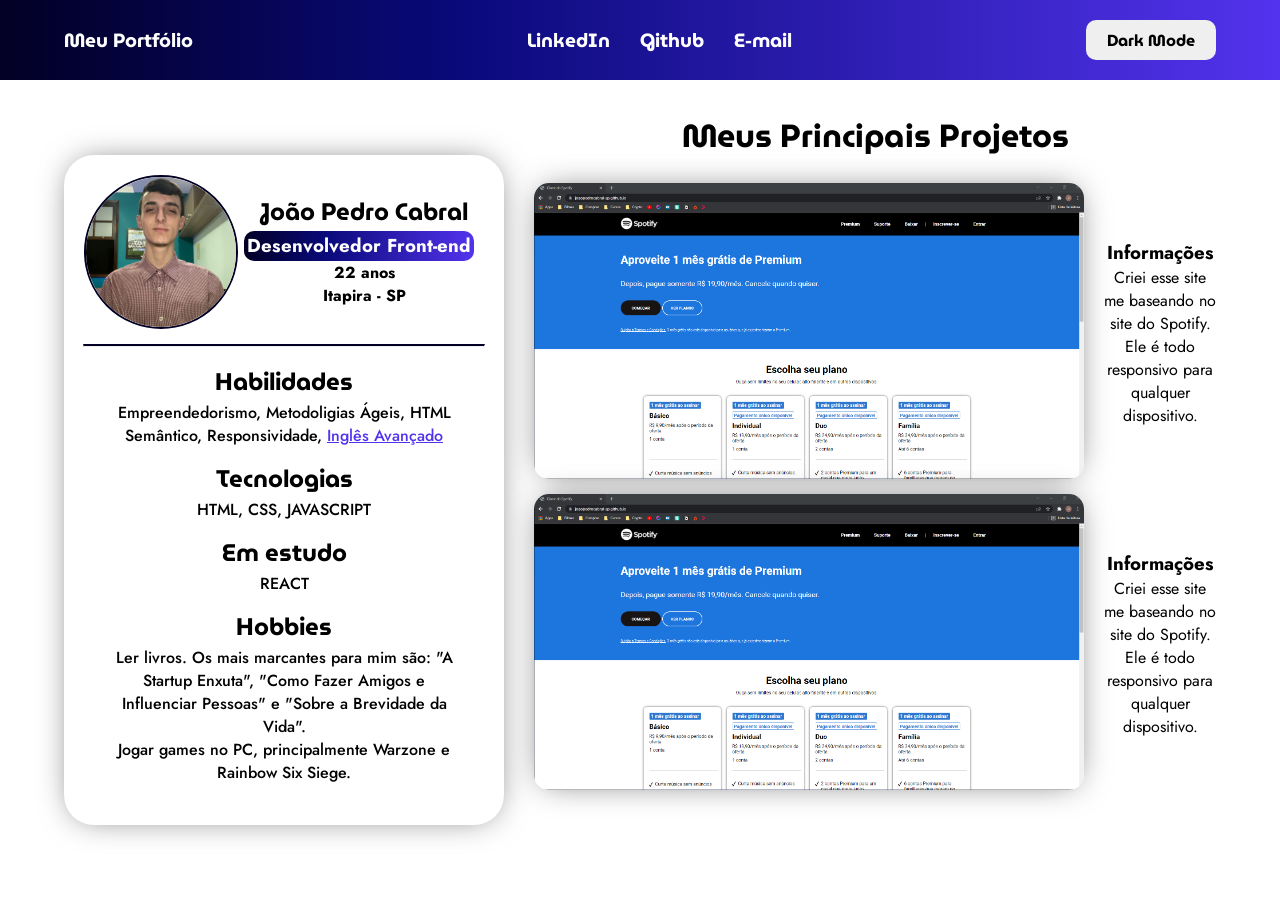
==== index.html @ 987cd153 "Colocando no ar meu repositorio" ====
<!DOCTYPE html>
<html lang="pt-br">
<head>
    <meta charset="UTF-8">
    <meta http-equiv="X-UA-Compatible" content="IE=edge">
    <meta name="viewport" content="width=device-width, initial-scale=1.0">
    <link rel="stylesheet" href="./meu-portfolio/style-css/style.css">

    <link rel="preconnect" href="https://fonts.googleapis.com">
    <link rel="preconnect" href="https://fonts.gstatic.com" crossorigin>
    <link href="https://fonts.googleapis.com/css2?family=Jost:wght@300;400;500&family=MuseoModerno:wght@300;400;500;700&display=swap" rel="stylesheet">

    <title>Meu portfólio</title>
</head>
<body onload="age()">
    <header>
        <nav id="nav">

            <a href="index.html" class="title">Meu Portfólio</a>

            <button class="btn-mobile" id="btnMobile">
                <img src="./meu-portfolio/images/icone-menu.png" alt="">
            </button>

            <ul>
                <li><a href="https://www.linkedin.com/in/joao-pedro-cabral-sp" target="_blank">LinkedIn</a></li>
                <li><a href="https://github.com/joaopedrocabral-sp" target="_blank">Github</a></li>
                <li><a href="mailto:jpdrcbrl@gmail.com" target="_blank">E-mail</a> </li>
            </ul>

            <button type="button">Dark Mode</button>

        </nav>
    </header>
    <main>
        <section class="center">
            <section class="curriculum">

                <div class="apresentation"> 
                    <img src="./meu-portfolio/images/foto-joao.jpg" alt="Fotografia do João, dono do site e do portfólio.">

                    <div class="apresentation-text">
                        <h2>João Pedro Cabral</h2>
                        <h3>Desenvolvedor Front-end</h3>
                        <h4 id="age">Anos</h4>
                        <h4>Itapira - SP</h4>
                    </div>
                </div>

                <hr>

                <div class="text-informations">
                    <div class="habilities">
                        <h2>Habilidades</h2>
                        <p>Empreendedorismo, Metodoligias Ágeis, HTML Semântico, Responsividade, <a href="https://www.efset.org/cert/rNuW2M" target="_blank">Inglês Avançado</a></p>
                       
                        
                    </div>
                    <div class="tecnologies">
                        <h2>Tecnologias</h2>
                        <p>HTML, CSS, JAVASCRIPT</p>
                    </div>
                    <div class="studying">
                        <h2>Em estudo</h2>
                        <p>REACT</p>
                    </div>
                    <div class="hobbies">
                        <h2>Hobbies</h2>
                        <p>Ler livros. Os mais marcantes para mim são: "A Startup Enxuta", "Como Fazer Amigos e Influenciar Pessoas" e "Sobre a Brevidade da Vida".</p>
                        <p>Jogar games no PC, principalmente Warzone e Rainbow Six Siege.</p>
                    </div>
                </div>
        
            </section>
            <section class="projects">
                <h2>Meus Principais Projetos</h2>
                <div class="itens">
                    <div class="clone-spotify">
                        <img src="./meu-portfolio/images/clone-spotify.png" alt="Imagem de um site feito por mim, onde me inspirei no site do Spotify.">
                        <div class="overlay">
                            <a href="./clone-spotify.html" target="_blank"><button>Ver Código</button></a>    
                            <a href="./clone-spotify.html" target="_blank"><button>Ver Página</button></a>
                        </div>
                    </div>
                    <div class="informations">
                        <h3>Informações</h3>
                        <p>Criei esse site me baseando no site do Spotify. Ele é todo responsivo para qualquer dispositivo.</p>
                    </div>
                </div>
                <div class="itens">
                    <div class="clone-spotify">
                        <img src="./meu-portfolio/images/clone-spotify.png" alt="Imagem de um site feito por mim, onde me inspirei no site do Spotify.">
                        <div class="overlay">
                            <a href="./clone-spotify.html" target="_blank"><button>Ver Código</button></a>    
                            <a href="./clone-spotify.html" target="_blank"><button>Ver Página</button></a>
                        </div>
                    </div>
                    <div class="informations">
                    <h3>Informações</h3>
                    <p>Criei esse site me baseando no site do Spotify. Ele é todo responsivo para qualquer dispositivo.</p>
                    </div>
                </div>
            </section>
        </section>
    </main>
    <script src="./meu-portfolio/js/navbarMobile.js"></script>
    <script src="./meu-portfolio/js/age.js"></script>
</body>
</html>
---- meu-portfolio/style-css/style.css ----
* {
  margin: 0;
}

h2 {
  font-family: "MuseoModerno", cursive;
}

h3 {
  font-family: "Jost", sans-serif;
  font-weight: 700;
}

p {
  font-family: "Jost", sans-serif;
  font-weight: 400;
}

ul {
  font-family: "Jost", sans-serif;
  font-weight: 400;
}

header {
  display: flex;
  align-items: center;
  justify-content: center;
  height: 80px;
  width: 100%;
  background: #020024 linear-gradient(90deg, #020024 0%, #090979 35%, #5333ed 100%);
}
header nav {
  height: 80px;
  width: 85%;
  display: flex;
  justify-content: space-between;
  align-items: center;
}
header nav .btn-mobile {
  display: none;
  background-color: transparent;
  width: 40px;
}
header nav .btn-mobile img {
  width: 40px;
  height: 40px;
}
header nav ul {
  list-style: none;
  display: flex;
  gap: 30px;
}
header nav a {
  text-decoration: none;
  color: white;
  font-size: larger;
  font-family: "MuseoModerno", cursive;
  font-weight: 700;
}
header nav button {
  width: 130px;
  height: 40px;
  border-radius: 10px;
  border: none;
  font-family: "MuseoModerno", cursive;
  font-size: medium;
  font-weight: 700;
  cursor: pointer;
}

main {
  display: flex;
  justify-content: center;
  width: 100%;
  height: calc(100vh - 80px);
  box-sizing: border-box;
}
main .center {
  display: flex;
  justify-content: space-between;
  align-items: center;
  gap: 30px;
  width: 85%;
  margin: 30px 0;
}
main .center .curriculum {
  border-radius: 30px;
  padding: 20px;
  width: 25%;
  min-height: 556px;
  height: 70vh;
  min-width: 400px;
  display: flex;
  flex-direction: column;
  align-items: center;
  -webkit-box-shadow: 0px 0px 33px -9px rgba(0, 0, 0, 0.63);
  -moz-box-shadow: 0px 0px 33px -9px rgba(0, 0, 0, 0.63);
  box-shadow: 0px 0px 33px -9px rgba(0, 0, 0, 0.63);
}
main .center .curriculum .apresentation {
  align-self: flex-start;
  display: flex;
  justify-content: space-between;
  width: 100%;
  height: fit-content;
  margin-bottom: 15px;
}
main .center .curriculum .apresentation img {
  border: 2px solid #020024;
  border-radius: 50%;
  width: 150px;
  height: 150px;
}
main .center .curriculum .apresentation .apresentation-text {
  height: 150px;
  display: flex;
  flex-direction: column;
  justify-content: center;
}
main .center .curriculum .apresentation .apresentation-text h2 {
  width: 240px;
  text-align: center;
  font-family: "MuseoModerno", cursive;
}
main .center .curriculum .apresentation .apresentation-text h3 {
  width: 230px;
  height: 30px;
  line-height: 30px;
  background: #020024 linear-gradient(90deg, #020024 0%, #090979 35%, #5333ed 100%);
  border-radius: 10px;
  text-align: center;
  color: #FFF;
  font-family: "Jost", sans-serif;
}
main .center .curriculum .apresentation .apresentation-text h4 {
  text-align: center;
  font-family: "Jost", sans-serif;
}
main .center .curriculum hr {
  width: 100%;
  border-top: 2px solid #020024;
  margin-bottom: 10px;
}
main .center .curriculum P {
  font-weight: 500;
}
main .center .curriculum .text-informations {
  display: flex;
  flex-direction: column;
  justify-content: space-around;
  align-items: center;
  height: 100%;
  padding-bottom: 15px;
}
main .center .curriculum .text-informations .habilities {
  text-align: center;
}
main .center .curriculum .text-informations .habilities a {
  color: #5333ed;
}
main .center .curriculum .text-informations .tecnologies {
  text-align: center;
}
main .center .curriculum .text-informations .studying {
  text-align: center;
}
main .center .curriculum .text-informations .hobbies {
  text-align: center;
  max-width: 350px;
}
main .center .projects {
  display: flex;
  flex-direction: column;
  justify-content: space-between;
  align-items: center;
  width: 65%;
  height: 90%;
  text-align: center;
  align-self: flex-start;
}
main .center .projects h2 {
  font-size: xx-large;
  margin-bottom: 10px;
}
main .center .projects .itens {
  width: 100%;
  display: flex;
  flex-direction: row;
  gap: 20px;
  align-items: center;
}
main .center .projects .itens .clone-spotify {
  width: 550px;
  position: relative;
}
main .center .projects .itens .clone-spotify img {
  width: 550px;
  border-radius: 15px;
  margin-right: 40px;
  -webkit-box-shadow: 0px 0px 33px -9px rgba(0, 0, 0, 0.63);
  -moz-box-shadow: 0px 0px 33px -9px rgba(0, 0, 0, 0.63);
  box-shadow: 0px 0px 33px -9px rgba(0, 0, 0, 0.63);
}
main .center .projects .itens .clone-spotify .overlay {
  border-radius: 15px;
  position: absolute;
  display: flex;
  justify-content: center;
  align-items: center;
  gap: 10px;
  bottom: 0;
  left: 0;
  right: 0;
  background-color: #5233ed00;
  overflow: hidden;
  width: 100%;
  height: 100%;
  transform: scale(0);
  transition: 0.3s ease;
}
main .center .projects .itens .clone-spotify .overlay button {
  width: 150px;
  height: 50px;
  border-radius: 15px;
  border: none;
  -webkit-box-shadow: 0px 0px 33px -9px rgba(0, 0, 0, 0.63);
  -moz-box-shadow: 0px 0px 33px -9px rgba(0, 0, 0, 0.63);
  box-shadow: 0px 0px 33px -9px rgba(0, 0, 0, 0.63);
  cursor: pointer;
  font-family: "Jost", sans-serif;
  font-weight: 500;
  font-size: medium;
}
main .center .projects .clone-spotify:hover .overlay {
  transform: scale(1);
}

@media (max-width: 1650px) {
  header nav {
    width: 90%;
  }

  main .center {
    width: 90%;
  }
}
@media (max-width: 1110px) {
  main .center .curriculum {
    min-width: 300px;
    height: 80vh;
  }
  main .center .curriculum .apresentation img {
    width: 125px;
    height: 125px;
  }
  main .center .curriculum .apresentation .apresentation-text h2 {
    font-size: 1.2em;
    width: 150px;
    line-height: 20px;
  }
  main .center .curriculum .apresentation .apresentation-text h3 {
    width: 150px;
    height: 44px;
    line-height: 22px;
  }
  main .center .projects {
    height: 85vh;
    align-self: center;
    justify-content: space-around;
  }
  main .center .projects .itens {
    flex-direction: column;
    gap: 5px;
    margin-bottom: 15px;
  }
  main .center .projects .itens .clone-spotify {
    width: 450px;
  }
  main .center .projects .itens .clone-spotify img {
    width: 450px;
  }
}
@media (max-width: 850px) {
  header #nav.active ul {
    display: flex;
    flex-direction: column;
    position: absolute;
    width: 100%;
    top: 80px;
    right: 0px;
    height: 200px;
    z-index: 1000;
    background: #020024 linear-gradient(90deg, #020024 0%, #090979 35%, #5333ed 100%);
    justify-content: space-around;
    list-style: none;
    padding-top: 10px;
    padding-bottom: 10px;
  }
  header #nav.active ul li {
    padding-left: 7%;
  }
  header nav .btn-mobile {
    display: block;
    order: 1;
  }
  header nav .title {
    justify-self: center;
    order: 2;
  }
  header nav ul {
    justify-self: flex-start;
    order: 1;
    display: none;
  }
  header nav button {
    order: 3;
  }

  main {
    height: fit-content;
  }
  main .center {
    flex-direction: column;
  }
  main .center .curriculum {
    min-height: 80vh;
    min-width: 400px;
  }
  main .center .curriculum .apresentation img {
    height: 150px;
    width: 150px;
  }
  main .center .curriculum .apresentation .apresentation-text {
    text-align: center;
  }
  main .center .curriculum .apresentation .apresentation-text h2 {
    font-size: 1.5em;
    width: 230px;
    line-height: 40px;
  }
  main .center .curriculum .apresentation .apresentation-text h3 {
    width: 230px;
    line-height: 30px;
    height: 30px;
  }
  main .center .projects {
    height: 100vh;
    min-width: 80vw;
  }
}
@media (max-width: 490px) {
  header nav button {
    width: 70px;
    line-height: 18px;
  }

  main .center .curriculum {
    min-width: 300px;
    height: 80vh;
  }
  main .center .curriculum .apresentation img {
    width: 125px;
    height: 125px;
  }
  main .center .curriculum .apresentation .apresentation-text h2 {
    font-size: 1.2em;
    width: 150px;
    line-height: 20px;
  }
  main .center .curriculum .apresentation .apresentation-text h3 {
    width: 150px;
    height: 44px;
    line-height: 22px;
  }
  main .center .projects .itens .clone-spotify {
    max-width: 100%;
  }
  main .center .projects .itens .clone-spotify img {
    max-width: 100%;
  }
}
@media (max-width: 350px) {
  header nav .btn-mobile img {
    width: 35px;
    height: 35px;
  }

  main .center .curriculum {
    min-width: 260px;
    height: 750px;
  }
  main .center .curriculum .apresentation {
    justify-content: center;
    align-items: center;
    flex-direction: column;
    margin-bottom: 0;
  }
  main .center .curriculum .text-informations {
    justify-content: space-between;
  }
}

/*# sourceMappingURL=style.css.map */
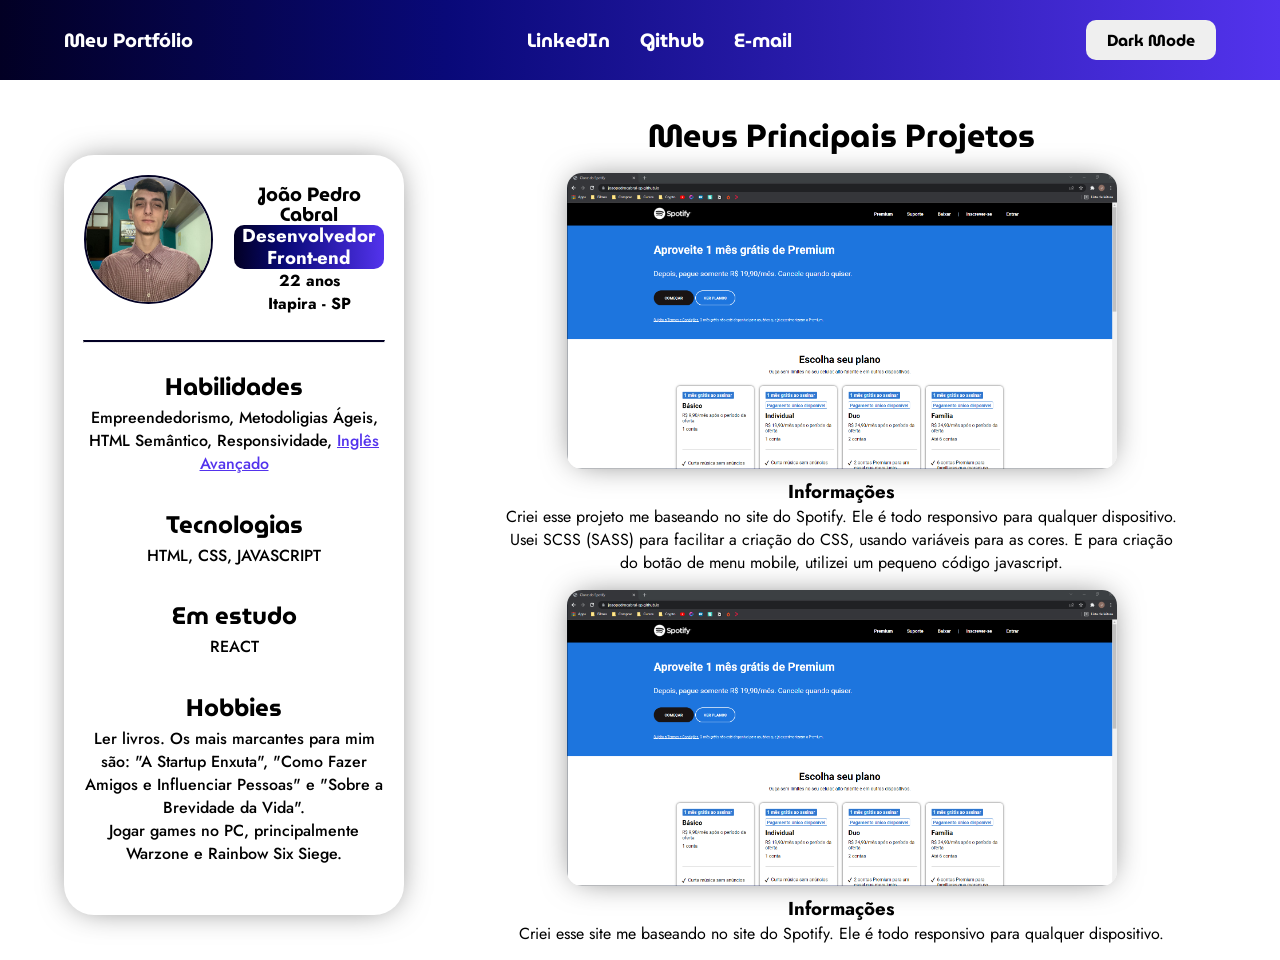
==== commit b421cdb1: "Arrumando a responsividade 3" ====
--- a/index.html
+++ b/index.html
@@ -84,7 +84,7 @@
                     </div>
                     <div class="informations">
                         <h3>Informações</h3>
-                        <p>Criei esse site me baseando no site do Spotify. Ele é todo responsivo para qualquer dispositivo.</p>
+                        <p>Criei esse projeto me baseando no site do Spotify. Ele é todo responsivo para qualquer dispositivo. Usei SCSS (SASS) para facilitar a criação do CSS, usando variáveis para as cores. E para criação do botão de menu mobile, utilizei um pequeno código javascript.</p>
                     </div>
                 </div>
                 <div class="itens">
--- a/meu-portfolio/style-css/style.css
+++ b/meu-portfolio/style-css/style.css
@@ -1,5 +1,9 @@
 * {
   margin: 0;
+}
+
+body {
+  box-sizing: border-box;
 }
 
 h2 {
@@ -89,6 +93,7 @@
   width: 25%;
   min-height: 556px;
   height: 70vh;
+  max-height: 1000px;
   min-width: 400px;
   display: flex;
   flex-direction: column;
@@ -196,7 +201,6 @@
 main .center .projects .itens .clone-spotify img {
   width: 550px;
   border-radius: 15px;
-  margin-right: 40px;
   -webkit-box-shadow: 0px 0px 33px -9px rgba(0, 0, 0, 0.63);
   -moz-box-shadow: 0px 0px 33px -9px rgba(0, 0, 0, 0.63);
   box-shadow: 0px 0px 33px -9px rgba(0, 0, 0, 0.63);
@@ -211,7 +215,9 @@
   bottom: 0;
   left: 0;
   right: 0;
-  background-color: #5233ed00;
+  background: rgba(255, 255, 255, 0.1);
+  backdrop-filter: blur(2px);
+  -webkit-backdrop-filter: blur(2px);
   overflow: hidden;
   width: 100%;
   height: 100%;
@@ -231,6 +237,9 @@
   font-weight: 500;
   font-size: medium;
 }
+main .center .projects .itens .informations {
+  max-width: 350px;
+}
 main .center .projects .clone-spotify:hover .overlay {
   transform: scale(1);
 }
@@ -244,7 +253,10 @@
     width: 90%;
   }
 }
-@media (max-width: 1110px) {
+@media (max-width: 1320px) {
+  main .center {
+    height: fit-content;
+  }
   main .center .curriculum {
     min-width: 300px;
     height: 80vh;
@@ -264,15 +276,23 @@
     line-height: 22px;
   }
   main .center .projects {
-    height: 85vh;
-    align-self: center;
-    justify-content: space-around;
+    min-height: 850px;
   }
   main .center .projects .itens {
     flex-direction: column;
     gap: 5px;
     margin-bottom: 15px;
   }
+  main .center .projects .itens .informations {
+    max-width: 90%;
+  }
+}
+@media (max-width: 1110px) {
+  main .center .projects {
+    height: 85vh;
+    align-self: center;
+    justify-content: space-around;
+  }
   main .center .projects .itens .clone-spotify {
     width: 450px;
   }
@@ -280,7 +300,7 @@
     width: 450px;
   }
 }
-@media (max-width: 850px) {
+@media (max-width: 880px) {
   header #nav.active ul {
     display: flex;
     flex-direction: column;
@@ -344,8 +364,8 @@
     height: 30px;
   }
   main .center .projects {
-    height: 100vh;
-    min-width: 80vw;
+    height: 1000px;
+    width: 90%;
   }
 }
 @media (max-width: 490px) {
@@ -357,6 +377,7 @@
   main .center .curriculum {
     min-width: 300px;
     height: 80vh;
+    min-height: 620px;
   }
   main .center .curriculum .apresentation img {
     width: 125px;
@@ -372,8 +393,15 @@
     height: 44px;
     line-height: 22px;
   }
+  main .center .projects {
+    width: 90%;
+    height: 900px;
+  }
   main .center .projects .itens .clone-spotify {
     max-width: 100%;
+  }
+  main .center .projects .itens .clone-spotify .overlay {
+    flex-direction: column;
   }
   main .center .projects .itens .clone-spotify img {
     max-width: 100%;
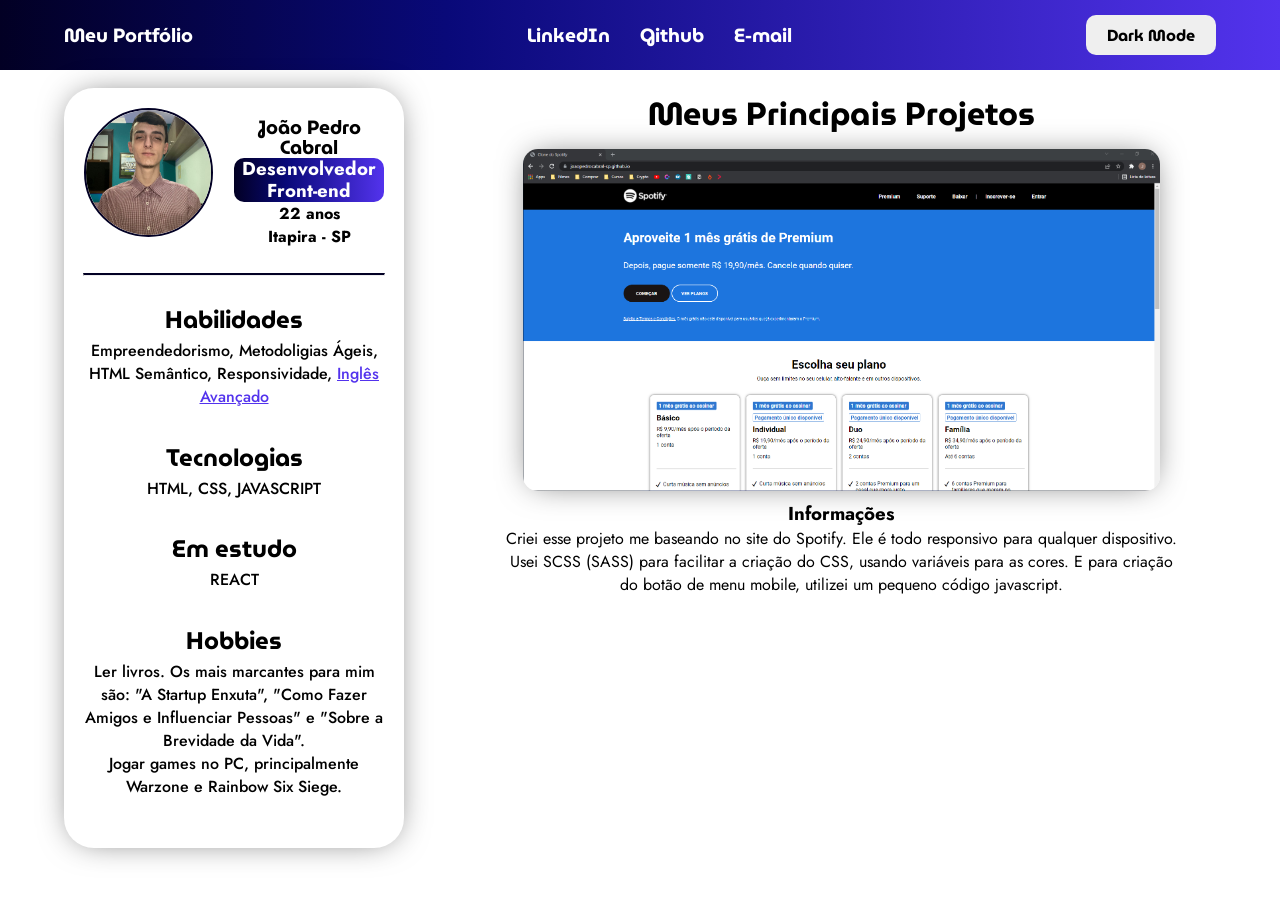
==== commit 34dadbcb: "Arrumando a responsividade 4" ====
--- a/index.html
+++ b/index.html
@@ -87,7 +87,7 @@
                         <p>Criei esse projeto me baseando no site do Spotify. Ele é todo responsivo para qualquer dispositivo. Usei SCSS (SASS) para facilitar a criação do CSS, usando variáveis para as cores. E para criação do botão de menu mobile, utilizei um pequeno código javascript.</p>
                     </div>
                 </div>
-                <div class="itens">
+                <!-- <div class="itens">
                     <div class="clone-spotify">
                         <img src="./meu-portfolio/images/clone-spotify.png" alt="Imagem de um site feito por mim, onde me inspirei no site do Spotify.">
                         <div class="overlay">
@@ -99,7 +99,7 @@
                     <h3>Informações</h3>
                     <p>Criei esse site me baseando no site do Spotify. Ele é todo responsivo para qualquer dispositivo.</p>
                     </div>
-                </div>
+                </div> -->
             </section>
         </section>
     </main>
--- a/meu-portfolio/style-css/style.css
+++ b/meu-portfolio/style-css/style.css
@@ -82,7 +82,7 @@
 main .center {
   display: flex;
   justify-content: space-between;
-  align-items: center;
+  align-items: flex-start;
   gap: 30px;
   width: 85%;
   margin: 30px 0;
@@ -176,12 +176,10 @@
 main .center .projects {
   display: flex;
   flex-direction: column;
-  justify-content: space-between;
   align-items: center;
   width: 65%;
   height: 90%;
   text-align: center;
-  align-self: flex-start;
 }
 main .center .projects h2 {
   font-size: xx-large;
@@ -190,16 +188,15 @@
 main .center .projects .itens {
   width: 100%;
   display: flex;
-  flex-direction: row;
-  gap: 20px;
+  flex-direction: column;
+  gap: 10px;
   align-items: center;
 }
 main .center .projects .itens .clone-spotify {
-  width: 550px;
   position: relative;
 }
 main .center .projects .itens .clone-spotify img {
-  width: 550px;
+  width: 85%;
   border-radius: 15px;
   -webkit-box-shadow: 0px 0px 33px -9px rgba(0, 0, 0, 0.63);
   -moz-box-shadow: 0px 0px 33px -9px rgba(0, 0, 0, 0.63);
@@ -238,12 +235,24 @@
   font-size: medium;
 }
 main .center .projects .itens .informations {
-  max-width: 350px;
+  max-width: 90%;
 }
 main .center .projects .clone-spotify:hover .overlay {
   transform: scale(1);
 }
 
+@media (max-width: 1750px) {
+  header {
+    height: 70px;
+  }
+  header nav {
+    height: 70px;
+  }
+
+  main .center {
+    margin-top: 18px;
+  }
+}
 @media (max-width: 1650px) {
   header nav {
     width: 90%;
@@ -275,9 +284,6 @@
     height: 44px;
     line-height: 22px;
   }
-  main .center .projects {
-    min-height: 850px;
-  }
   main .center .projects .itens {
     flex-direction: column;
     gap: 5px;
@@ -289,9 +295,7 @@
 }
 @media (max-width: 1110px) {
   main .center .projects {
-    height: 85vh;
-    align-self: center;
-    justify-content: space-around;
+    align-self: flex-start;
   }
   main .center .projects .itens .clone-spotify {
     width: 450px;
@@ -306,7 +310,7 @@
     flex-direction: column;
     position: absolute;
     width: 100%;
-    top: 80px;
+    top: 70px;
     right: 0px;
     height: 200px;
     z-index: 1000;
@@ -341,10 +345,12 @@
   }
   main .center {
     flex-direction: column;
+    align-items: center;
   }
   main .center .curriculum {
     min-height: 80vh;
     min-width: 400px;
+    margin-bottom: 10px;
   }
   main .center .curriculum .apresentation img {
     height: 150px;
@@ -364,8 +370,8 @@
     height: 30px;
   }
   main .center .projects {
-    height: 1000px;
     width: 90%;
+    align-self: center;
   }
 }
 @media (max-width: 490px) {
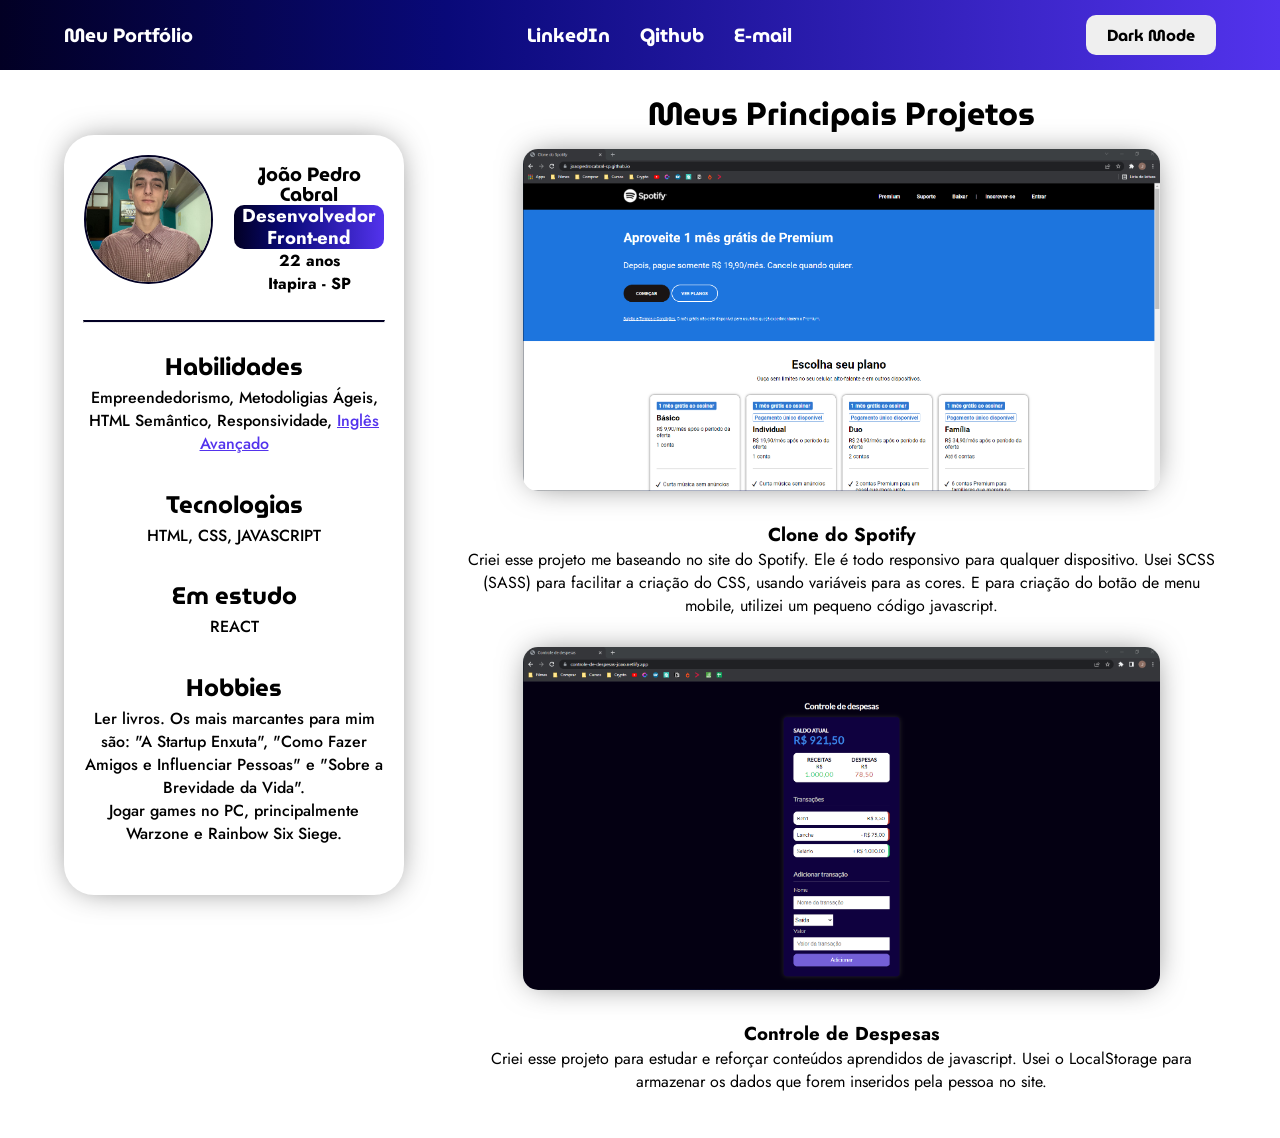
==== commit f451c182: "Adicionando novo projeto. Arrumando o espaço dos projetos. Deixando o curricúlo e navbar fixado" ====
--- a/index.html
+++ b/index.html
@@ -4,6 +4,8 @@
     <meta charset="UTF-8">
     <meta http-equiv="X-UA-Compatible" content="IE=edge">
     <meta name="viewport" content="width=device-width, initial-scale=1.0">
+
+    <!-- <link rel="stylesheet" href="./meu-portfolio/style-css/glider.css"> -->
     <link rel="stylesheet" href="./meu-portfolio/style-css/style.css">
 
     <link rel="preconnect" href="https://fonts.googleapis.com">
@@ -12,7 +14,7 @@
 
     <title>Meu portfólio</title>
 </head>
-<body onload="age()">
+<body onload="age()" id="body">
     <header>
         <nav id="nav">
 
@@ -28,7 +30,7 @@
                 <li><a href="mailto:jpdrcbrl@gmail.com" target="_blank">E-mail</a> </li>
             </ul>
 
-            <button type="button">Dark Mode</button>
+            <button type="button" id="theme">Dark Mode</button>
 
         </nav>
     </header>
@@ -75,31 +77,36 @@
             <section class="projects">
                 <h2>Meus Principais Projetos</h2>
                 <div class="itens">
-                    <div class="clone-spotify">
-                        <img src="./meu-portfolio/images/clone-spotify.png" alt="Imagem de um site feito por mim, onde me inspirei no site do Spotify.">
+                    <div class="item">
+                        <img src="./meu-portfolio/images/clone-spotify.png"
+                            alt="Imagem de um site feito por mim, onde me inspirei no site do Spotify.">
                         <div class="overlay">
-                            <a href="./clone-spotify.html" target="_blank"><button>Ver Código</button></a>    
+                            <a href="https://github.com/joaopedrocabral-sp/joaopedrocabral-sp.github.io/tree/main/clone-spotify"
+                                target="_blank"><button>Ver Código</button></a>
                             <a href="./clone-spotify.html" target="_blank"><button>Ver Página</button></a>
                         </div>
                     </div>
-                    <div class="informations">
-                        <h3>Informações</h3>
-                        <p>Criei esse projeto me baseando no site do Spotify. Ele é todo responsivo para qualquer dispositivo. Usei SCSS (SASS) para facilitar a criação do CSS, usando variáveis para as cores. E para criação do botão de menu mobile, utilizei um pequeno código javascript.</p>
+                    <div class="project-information">
+                        <h3>Clone do Spotify</h3>
+                        <p>Criei esse projeto me baseando no site do Spotify. Ele é todo responsivo para qualquer dispositivo.
+                            Usei SCSS (SASS) para facilitar a criação do CSS, usando variáveis para as cores. E para criação do
+                            botão de menu mobile, utilizei um pequeno código javascript.</p>
+                    </div>
+                
+                    <div class="item">
+                        <img src="./meu-portfolio/images/controle-despesas-site.png"
+                            alt="Imagem de um site feito por mim, onde me inspirei no site do Spotify.">
+                        <div class="overlay">
+                            <a href="https://github.com/joaopedrocabral-sp/joaopedrocabral-sp.github.io/tree/main/controle-despesa" target="_blank"><button>Ver Código</button></a>
+                            <a href="./controle-de-despesas.html" target="_blank"><button>Ver Página</button></a>
+                        </div>
+                    </div>
+                    <div class="project-information">
+                        <h3>Controle de Despesas</h3>
+                        <p>Criei esse projeto para estudar e reforçar conteúdos aprendidos de javascript. Usei o LocalStorage para armazenar os
+                            dados que forem inseridos pela pessoa no site.</p>
                     </div>
                 </div>
-                <!-- <div class="itens">
-                    <div class="clone-spotify">
-                        <img src="./meu-portfolio/images/clone-spotify.png" alt="Imagem de um site feito por mim, onde me inspirei no site do Spotify.">
-                        <div class="overlay">
-                            <a href="./clone-spotify.html" target="_blank"><button>Ver Código</button></a>    
-                            <a href="./clone-spotify.html" target="_blank"><button>Ver Página</button></a>
-                        </div>
-                    </div>
-                    <div class="informations">
-                    <h3>Informações</h3>
-                    <p>Criei esse site me baseando no site do Spotify. Ele é todo responsivo para qualquer dispositivo.</p>
-                    </div>
-                </div> -->
             </section>
         </section>
     </main>
--- a/meu-portfolio/style-css/glider.css
+++ b/meu-portfolio/style-css/glider.css
@@ -0,0 +1,129 @@
+.glider-contain {
+  width: 100%;
+  margin: 0 auto;
+  position: relative;
+}
+.glider {
+  margin: 0 auto;
+  position: relative;
+  overflow-y: hidden;
+  -webkit-overflow-scrolling: touch;
+  -ms-overflow-style: none;
+  transform: translateZ(0);
+}
+.glider-track {
+  transform: translateZ(0);
+  width: 100%;
+  margin: 0;
+  padding: 0;
+  display: flex;
+  z-index: 1;
+}
+.glider.draggable {
+  user-select: none;
+  cursor: -webkit-grab;
+  cursor: grab;
+}
+.glider.draggable .glider-slide img {
+  user-select: none;
+  pointer-events: none;
+}
+.glider.drag {
+  cursor: -webkit-grabbing;
+  cursor: grabbing;
+}
+.glider-slide {
+  user-select: none;
+  justify-content: center;
+  align-content: center;
+  width: 100%;
+}
+.glider-slide img {
+  max-width: 100%;
+}
+.glider::-webkit-scrollbar {
+  opacity: 0;
+  height: 0;
+}
+.glider-prev,.glider-next {
+  user-select: none;
+  position: absolute;
+  outline: none;
+  background: none;
+  padding: 0;
+  z-index: 2;
+  font-size: 40px;
+  text-decoration: none;
+  left: -23px;
+  border: 0;
+  top: 30%;
+  cursor: pointer;
+  color: #666;
+  opacity: 1;
+  line-height: 1;
+  transition: opacity .5s cubic-bezier(.17,.67,.83,.67),
+              color .5s cubic-bezier(.17,.67,.83,.67);
+}
+.glider-prev:hover,
+.glider-next:hover,
+.glider-prev:focus,
+.glider-next:focus {
+  color: #a89cc8;
+}
+.glider-next {
+  right: -23px;
+  left: auto;
+}
+.glider-next.disabled,
+.glider-prev.disabled {
+  opacity: .25;
+  color: #666;
+  cursor: default;
+}
+.glider-slide {
+  min-width: 150px;
+}
+.glider-hide {
+  opacity: 0;
+}
+.glider-dots {
+  user-select: none;
+  display: flex;
+  flex-wrap: wrap;
+  justify-content: center;
+  margin: 0 auto;
+  padding: 0;
+}
+.glider-dot {
+  border: 0;
+  padding: 0;
+  user-select: none;
+  outline: none;
+  display: block;
+  cursor: pointer;
+  color: #ccc;
+  border-radius: 999px;
+  background: #ccc;
+  width: 12px;
+  height: 12px;
+  margin: 7px;
+}
+.glider-dot:hover,
+.glider-dot:focus,
+.glider-dot.active {
+  background: #a89cc8;
+}
+@media(max-width: 36em){
+  .glider::-webkit-scrollbar {
+    opacity: 1;
+    -webkit-appearance: none;
+    width: 7px;
+    height: 3px;
+  }
+  .glider::-webkit-scrollbar-thumb {
+    opacity: 1;
+    border-radius: 99px;
+    background-color: rgba(156, 156, 156, 0.25);
+    box-shadow: 0 0 1px rgba(255,255,255,.25);
+  }
+}
--- a/meu-portfolio/style-css/style.css
+++ b/meu-portfolio/style-css/style.css
@@ -4,6 +4,11 @@
 
 body {
   box-sizing: border-box;
+}
+
+body .active {
+  background-color: #020024;
+  color: #FFF;
 }
 
 h2 {
@@ -31,7 +36,9 @@
   justify-content: center;
   height: 80px;
   width: 100%;
+  position: fixed;
   background: #020024 linear-gradient(90deg, #020024 0%, #090979 35%, #5333ed 100%);
+  z-index: 1000;
 }
 header nav {
   height: 80px;
@@ -39,6 +46,7 @@
   display: flex;
   justify-content: space-between;
   align-items: center;
+  position: fixed;
 }
 header nav .btn-mobile {
   display: none;
@@ -76,7 +84,6 @@
   display: flex;
   justify-content: center;
   width: 100%;
-  height: calc(100vh - 80px);
   box-sizing: border-box;
 }
 main .center {
@@ -96,6 +103,8 @@
   max-height: 1000px;
   min-width: 400px;
   display: flex;
+  position: sticky;
+  top: 15%;
   flex-direction: column;
   align-items: center;
   -webkit-box-shadow: 0px 0px 33px -9px rgba(0, 0, 0, 0.63);
@@ -180,48 +189,51 @@
   width: 65%;
   height: 90%;
   text-align: center;
+  margin-top: 70px;
 }
 main .center .projects h2 {
   font-size: xx-large;
   margin-bottom: 10px;
 }
 main .center .projects .itens {
-  width: 100%;
-  display: flex;
-  flex-direction: column;
+  flex-direction: column;
+  gap: 30px;
+  align-items: center;
+  display: flex;
+}
+main .center .projects .itens .item {
+  position: relative;
+  display: flex;
   gap: 10px;
-  align-items: center;
-}
-main .center .projects .itens .clone-spotify {
-  position: relative;
-}
-main .center .projects .itens .clone-spotify img {
+  flex-direction: column;
+  align-items: center;
+}
+main .center .projects .itens .item img {
   width: 85%;
   border-radius: 15px;
   -webkit-box-shadow: 0px 0px 33px -9px rgba(0, 0, 0, 0.63);
   -moz-box-shadow: 0px 0px 33px -9px rgba(0, 0, 0, 0.63);
   box-shadow: 0px 0px 33px -9px rgba(0, 0, 0, 0.63);
 }
-main .center .projects .itens .clone-spotify .overlay {
+main .center .projects .itens .item .overlay {
   border-radius: 15px;
   position: absolute;
   display: flex;
+  flex-wrap: wrap;
   justify-content: center;
   align-items: center;
   gap: 10px;
-  bottom: 0;
-  left: 0;
-  right: 0;
   background: rgba(255, 255, 255, 0.1);
   backdrop-filter: blur(2px);
   -webkit-backdrop-filter: blur(2px);
   overflow: hidden;
   width: 100%;
   height: 100%;
+  top: 0;
   transform: scale(0);
   transition: 0.3s ease;
 }
-main .center .projects .itens .clone-spotify .overlay button {
+main .center .projects .itens .item .overlay button {
   width: 150px;
   height: 50px;
   border-radius: 15px;
@@ -237,7 +249,7 @@
 main .center .projects .itens .informations {
   max-width: 90%;
 }
-main .center .projects .clone-spotify:hover .overlay {
+main .center .projects .item:hover .overlay {
   transform: scale(1);
 }
 
@@ -286,7 +298,7 @@
   }
   main .center .projects .itens {
     flex-direction: column;
-    gap: 5px;
+    gap: 30px;
     margin-bottom: 15px;
   }
   main .center .projects .itens .informations {
@@ -297,10 +309,10 @@
   main .center .projects {
     align-self: flex-start;
   }
-  main .center .projects .itens .clone-spotify {
+  main .center .projects .itens .item {
     width: 450px;
   }
-  main .center .projects .itens .clone-spotify img {
+  main .center .projects .itens .item img {
     width: 450px;
   }
 }
@@ -351,6 +363,8 @@
     min-height: 80vh;
     min-width: 400px;
     margin-bottom: 10px;
+    position: relative;
+    margin-top: 80px;
   }
   main .center .curriculum .apresentation img {
     height: 150px;
@@ -399,17 +413,14 @@
     height: 44px;
     line-height: 22px;
   }
-  main .center .projects {
-    width: 90%;
-    height: 900px;
-  }
-  main .center .projects .itens .clone-spotify {
+  main .center .projects .itens .item {
     max-width: 100%;
-  }
-  main .center .projects .itens .clone-spotify .overlay {
+    width: auto;
+  }
+  main .center .projects .itens .item .overlay {
     flex-direction: column;
   }
-  main .center .projects .itens .clone-spotify img {
+  main .center .projects .itens .item img {
     max-width: 100%;
   }
 }
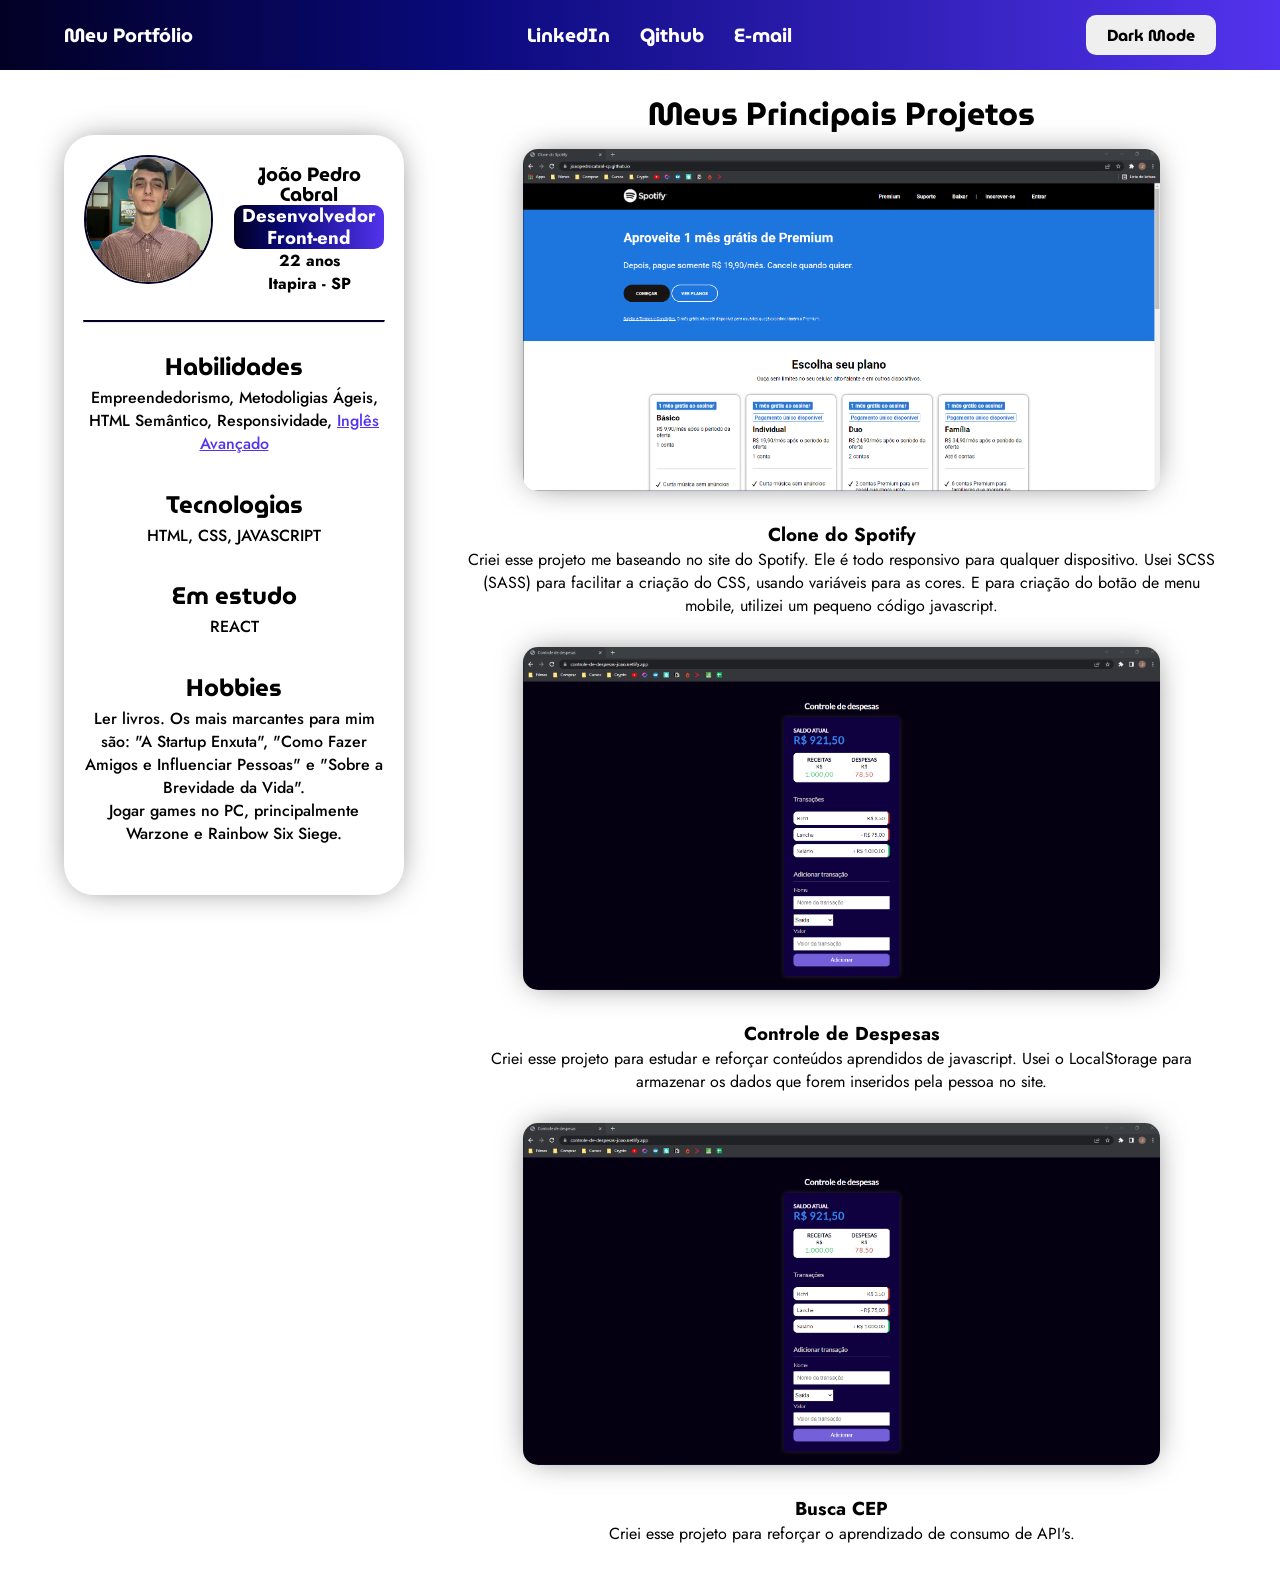
==== commit 7d566a55: "Adicionando um novo projeto" ====
--- a/index.html
+++ b/index.html
@@ -14,7 +14,7 @@
 
     <title>Meu portfólio</title>
 </head>
-<body onload="age()" id="body">
+<body onload="age()" id="dark-body">
     <header>
         <nav id="nav">
 
@@ -34,9 +34,9 @@
 
         </nav>
     </header>
-    <main>
+    <main id="dark-main">
         <section class="center">
-            <section class="curriculum">
+            <section class="curriculum" id="dark-curriculum">
 
                 <div class="apresentation"> 
                     <img src="./meu-portfolio/images/foto-joao.jpg" alt="Fotografia do João, dono do site e do portfólio.">
@@ -77,6 +77,7 @@
             <section class="projects">
                 <h2>Meus Principais Projetos</h2>
                 <div class="itens">
+
                     <div class="item">
                         <img src="./meu-portfolio/images/clone-spotify.png"
                             alt="Imagem de um site feito por mim, onde me inspirei no site do Spotify.">
@@ -95,7 +96,7 @@
                 
                     <div class="item">
                         <img src="./meu-portfolio/images/controle-despesas-site.png"
-                            alt="Imagem de um site feito por mim, onde me inspirei no site do Spotify.">
+                            alt="Imagem do site feito para controle de despesas, nele tem os campos para adicionar o valor e o nome da operação, e uma lista suspensa para escolher se é uma entrada ou saída.">
                         <div class="overlay">
                             <a href="https://github.com/joaopedrocabral-sp/joaopedrocabral-sp.github.io/tree/main/controle-despesa" target="_blank"><button>Ver Código</button></a>
                             <a href="./controle-de-despesas.html" target="_blank"><button>Ver Página</button></a>
@@ -106,11 +107,26 @@
                         <p>Criei esse projeto para estudar e reforçar conteúdos aprendidos de javascript. Usei o LocalStorage para armazenar os
                             dados que forem inseridos pela pessoa no site.</p>
                     </div>
+
+                    <div class="item">
+                        <img src="./meu-portfolio/images/controle-despesas-site.png"
+                            alt="Imagem de um site feito por mim, onde me inspirei no site do Spotify.">
+                        <div class="overlay">
+                            <a href="https://github.com/joaopedrocabral-sp/joaopedrocabral-sp.github.io/tree/main/consultaCEP" target="_blank"><button>Ver Código</button></a>
+                            <a href="./consultaCEP.html" target="_blank"><button>Ver Página</button></a>
+                        </div>
+                    </div>
+                    <div class="project-information">
+                        <h3>Busca CEP</h3>
+                        <p>Criei esse projeto para reforçar o aprendizado de consumo de API's.</p>
+                    </div>
+
                 </div>
             </section>
         </section>
     </main>
     <script src="./meu-portfolio/js/navbarMobile.js"></script>
     <script src="./meu-portfolio/js/age.js"></script>
+    <script src="./meu-portfolio/js/darkmode.js"></script>
 </body>
 </html>
--- a/meu-portfolio/style-css/style.css
+++ b/meu-portfolio/style-css/style.css
@@ -6,11 +6,16 @@
   box-sizing: border-box;
 }
 
-body .active {
+.dark {
   background-color: #020024;
   color: #FFF;
 }
 
+button:hover {
+  transform: scale(1.05);
+  transition: all 0.1s;
+}
+
 h2 {
   font-family: "MuseoModerno", cursive;
 }
@@ -28,6 +33,11 @@
 ul {
   font-family: "Jost", sans-serif;
   font-weight: 400;
+}
+
+a:hover {
+  transform: scale(1.05);
+  transition: all 0.1s;
 }
 
 header {
@@ -61,6 +71,10 @@
   list-style: none;
   display: flex;
   gap: 30px;
+}
+header nav ul li:hover {
+  transform: scale(1.05);
+  transition: all 0.1s;
 }
 header nav a {
   text-decoration: none;
@@ -207,9 +221,10 @@
   gap: 10px;
   flex-direction: column;
   align-items: center;
+  width: 85%;
 }
 main .center .projects .itens .item img {
-  width: 85%;
+  width: 100%;
   border-radius: 15px;
   -webkit-box-shadow: 0px 0px 33px -9px rgba(0, 0, 0, 0.63);
   -moz-box-shadow: 0px 0px 33px -9px rgba(0, 0, 0, 0.63);
@@ -251,6 +266,13 @@
 }
 main .center .projects .item:hover .overlay {
   transform: scale(1);
+}
+
+main .center .dark-curriculum {
+  background-color: #01000c;
+  -webkit-box-shadow: 0px 0px 33px -9px rgba(136, 136, 136, 0.63);
+  -moz-box-shadow: 0px 0px 33px -9px rgba(136, 136, 136, 0.63);
+  box-shadow: 0px 0px 33px -9px rgba(136, 136, 136, 0.63);
 }
 
 @media (max-width: 1750px) {
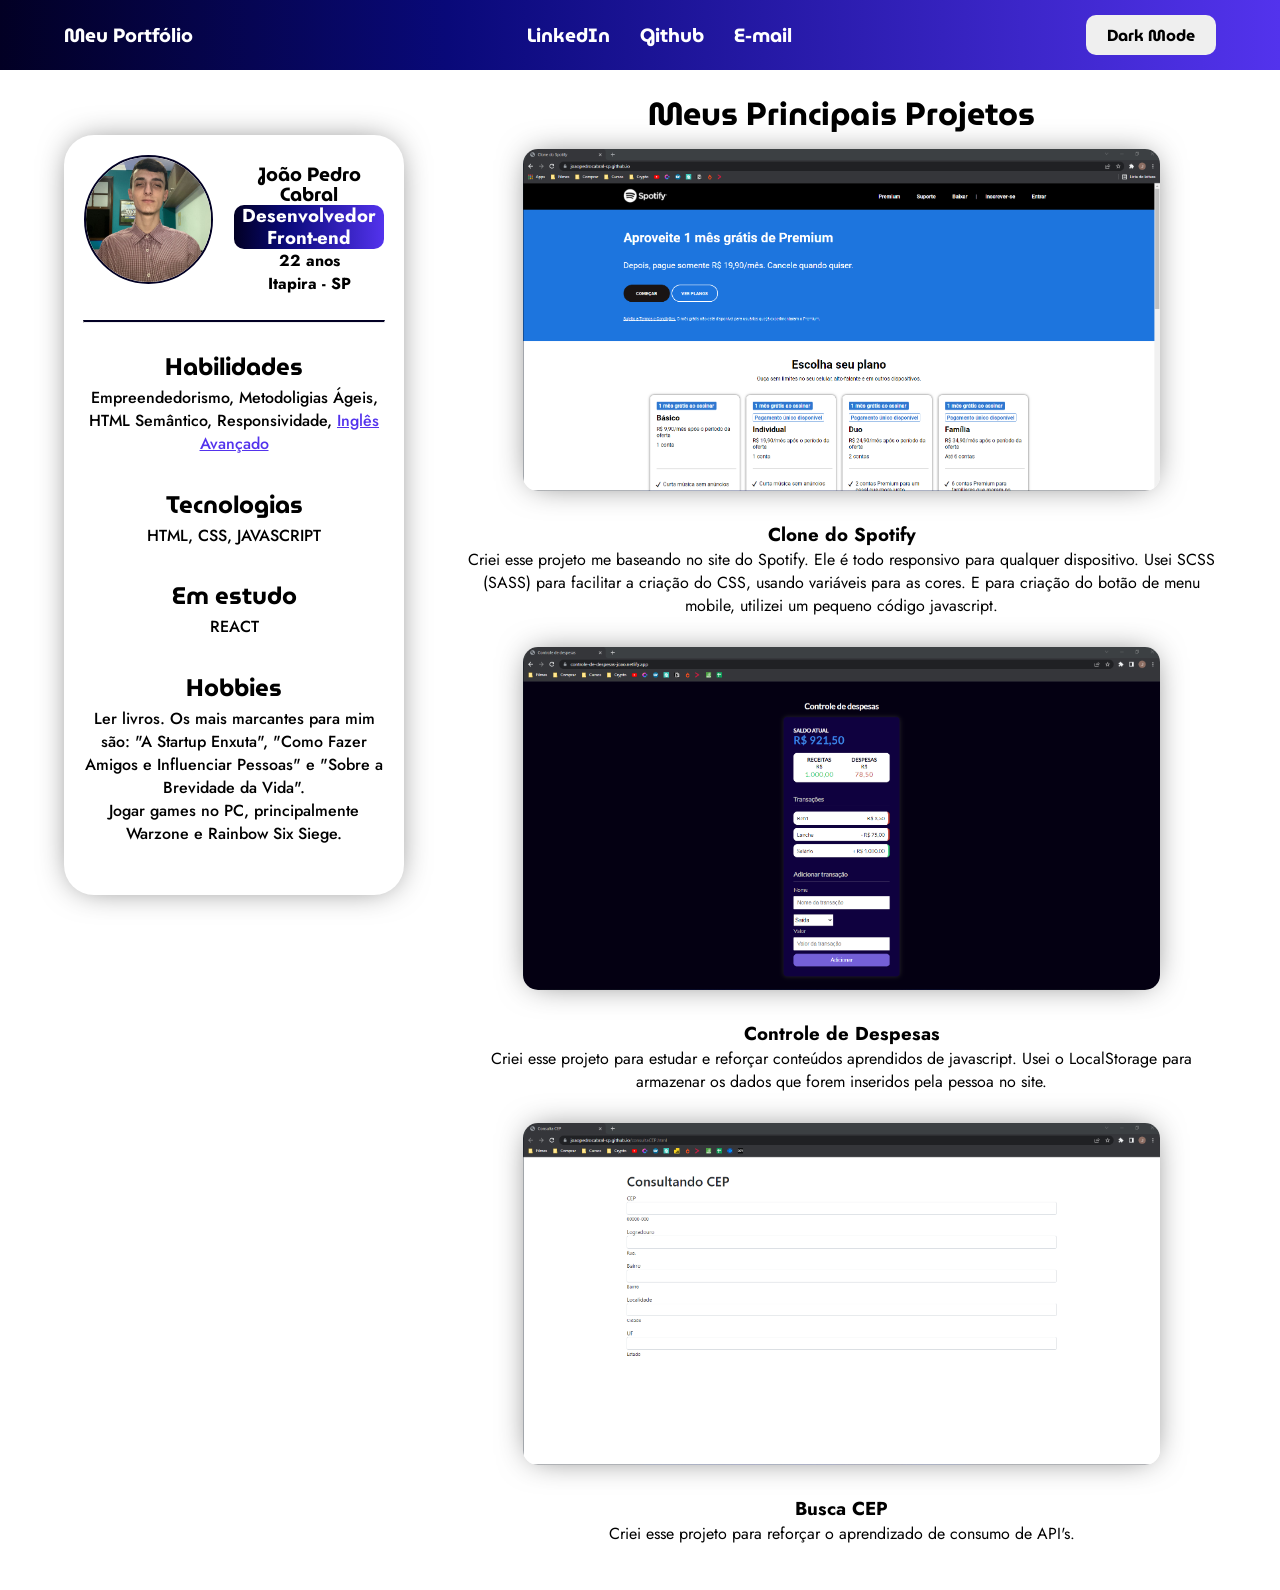
==== commit 226e4e07: "Adicionando imagem para o novo projeto" ====
--- a/index.html
+++ b/index.html
@@ -109,7 +109,7 @@
                     </div>
 
                     <div class="item">
-                        <img src="./meu-portfolio/images/controle-despesas-site.png"
+                        <img src="./meu-portfolio/images/consultaCEP.png"
                             alt="Imagem de um site feito por mim, onde me inspirei no site do Spotify.">
                         <div class="overlay">
                             <a href="https://github.com/joaopedrocabral-sp/joaopedrocabral-sp.github.io/tree/main/consultaCEP" target="_blank"><button>Ver Código</button></a>
